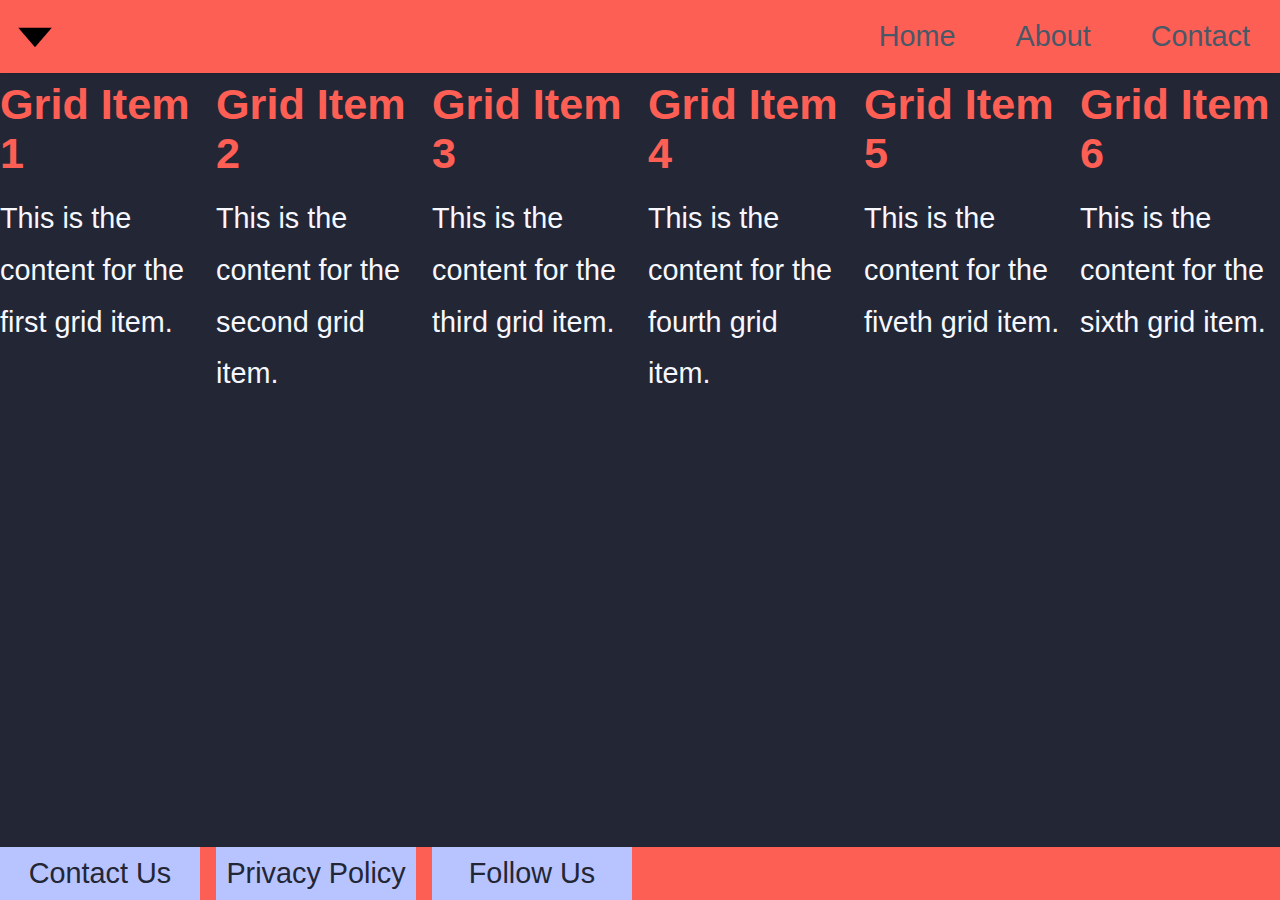
==== index.html @ 393f2df6 "Add files via upload" ====
<!DOCTYPE html>
<html lang="en">

    <head>
        <meta charset="UTF-8">
        <meta name="viewport" content="width=device-width, initial-scale=1.0">
        <meta http-equiv="X-UA-Compatible" content="ie=edge">
        <title>Simple CSS Grid Layout</title>

        <link rel="stylesheet" href="./css/index.css" />

    </head>

    <body>
        <!-- Header -->
        <!-- Recommended semantic nav
              https://developer.mozilla.org/en-US/docs/Web/HTML/Element/nav
        -->
        <header>
            <nav class="navbar">
                <a href="#" class="nav-icon">
                    <img src="assets/icons/scroll_triangle_down_dark.svg" alt="Logo">
                </a>
                <input class="nav-menu-btn" type="checkbox" id="nav-menu-btn" />
                <label class="nav-menu" for="nav-menu-btn">
                    <span class="nav-menu-icon" />
                </label>
                <ul class="nav-items">
                    <li><a href="#">Home</a></li>
                    <li><a href="#">About</a></li>
                    <li><a href="#">Contact</a></li>
                </ul>
            </nav>
        </header>

        <!-- Main Content Area with Grid Layout -->
        <main>
            <div class="fluid-grid-container">
                <div class="grid-item">
                    <h2>Grid Item 1</h2>
                    <p>This is the content for the first grid item.</p>
                </div>
                <div class="grid-item">
                    <h2>Grid Item 2</h2>
                    <p>This is the content for the second grid item.</p>
                </div>
                <div class="grid-item">
                    <h2>Grid Item 3</h2>
                    <p>This is the content for the third grid item.</p>
                </div>
                <div class="grid-item">
                    <h2>Grid Item 4</h2>
                    <p>This is the content for the fourth grid item.</p>
                </div>
                <div class="grid-item">
                    <h2>Grid Item 5</h2>
                    <p>This is the content for the fiveth grid item.</p>
                </div>
                <div class="grid-item">
                    <h2>Grid Item 6</h2>
                    <p>This is the content for the sixth grid item.</p>
                </div>
            </div>
        </main>
        <!-- Footer with Grid Layout -->
        <footer class="fluid-grid-container">
            <div>Contact Us</div>
            <div>Privacy Policy</div>
            <div>Follow Us</div>
        </footer>
        <!--Javascript-->
        <script src="./js/script.js" type="text/javascript"></script>
        <!-- Google analytics -->
    </body>

</html>
---- css/index.css ----
@import "theme.css";
@import "base.css";
@import "grids.css";
@import "nav.css";
@import "media-queries.css";
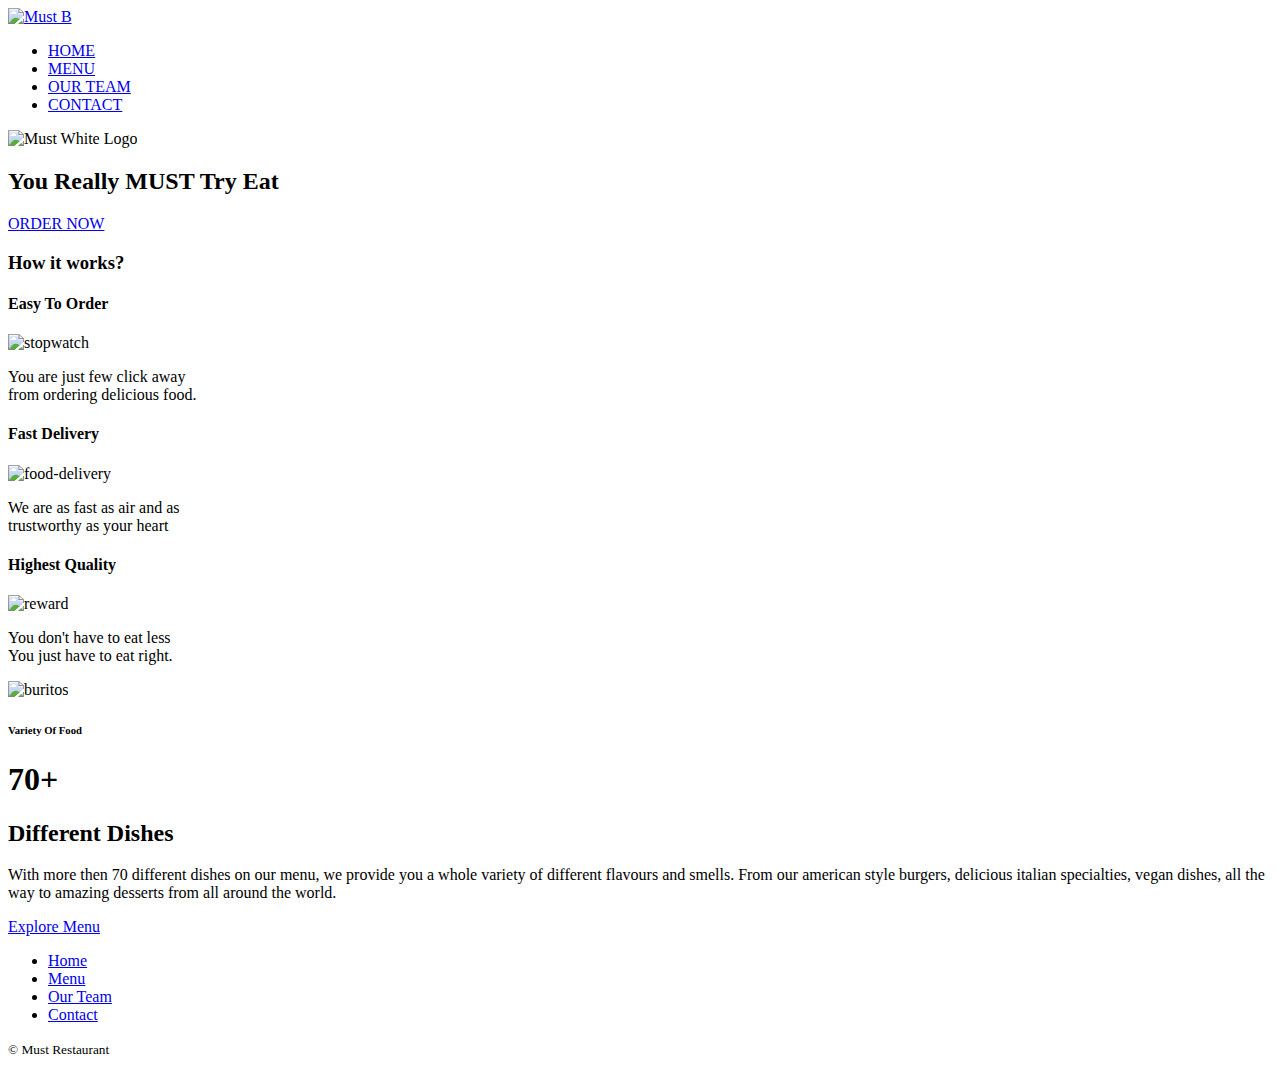
==== commit 1da2f79a: "Add files via upload" ====
--- a/index.html
+++ b/index.html
@@ -1,76 +1,132 @@
 <!DOCTYPE html>
 <html lang="en">
+  <head>
+    <title>Must restaurant - Must taste it, must eat</title>
 
-    <head>
-        <meta charset="UTF-8">
-        <meta name="viewport" content="width=device-width, initial-scale=1.0">
-        <meta http-equiv="X-UA-Compatible" content="ie=edge">
-        <title>Simple CSS Grid Layout</title>
+    <link
+      rel="icon"
+      type="image/png"
+      href="/Favicon/favicon-96x96.png"
+      sizes="96x96"
+    />
+    <link rel="icon" type="image/svg+xml" href="/Favicon/favicon.svg" />
+    <link rel="shortcut icon" href="/Favicon/favicon.ico" />
+    <link
+      rel="apple-touch-icon"
+      sizes="180x180"
+      href="/Favicon/apple-touch-icon.png"
+    />
+    <meta name="apple-mobile-web-app-title" content="MyWebSite" />
+    <link rel="manifest" href="/Favicon/site.webmanifest" />
 
-        <link rel="stylesheet" href="./css/index.css" />
+    <link rel="preconnect" href="https://fonts.googleapis.com" />
+    <link rel="preconnect" href="https://fonts.gstatic.com" crossorigin />
+    <link
+      href="https://fonts.googleapis.com/css2?family=Montserrat:ital,wght@0,100;0,200;0,300;0,400;0,500;0,600;0,700;0,800;0,900;1,100;1,200;1,300;1,400;1,500;1,600;1,700;1,800;1,900&display=swap"
+      rel="stylesheet"
+    />
 
-    </head>
+    <link rel="stylesheet" href="css/normalize.css" />
+    <link rel="stylesheet" href="css/main.css" />
+  </head>
 
-    <body>
-        <!-- Header -->
-        <!-- Recommended semantic nav
-              https://developer.mozilla.org/en-US/docs/Web/HTML/Element/nav
-        -->
-        <header>
-            <nav class="navbar">
-                <a href="#" class="nav-icon">
-                    <img src="assets/icons/scroll_triangle_down_dark.svg" alt="Logo">
-                </a>
-                <input class="nav-menu-btn" type="checkbox" id="nav-menu-btn" />
-                <label class="nav-menu" for="nav-menu-btn">
-                    <span class="nav-menu-icon" />
-                </label>
-                <ul class="nav-items">
-                    <li><a href="#">Home</a></li>
-                    <li><a href="#">About</a></li>
-                    <li><a href="#">Contact</a></li>
-                </ul>
-            </nav>
-        </header>
+  <body class="homepage">
+    <!-- HEADER -->
+    <header class="main-header">
+      <div class="container">
+        <!-- LOGO -->
+        <a class="main-header__logo" href="index.html">
+          <img src="logo/Black Logo.svg" alt="Must B" />
+        </a>
 
-        <!-- Main Content Area with Grid Layout -->
-        <main>
-            <div class="fluid-grid-container">
-                <div class="grid-item">
-                    <h2>Grid Item 1</h2>
-                    <p>This is the content for the first grid item.</p>
-                </div>
-                <div class="grid-item">
-                    <h2>Grid Item 2</h2>
-                    <p>This is the content for the second grid item.</p>
-                </div>
-                <div class="grid-item">
-                    <h2>Grid Item 3</h2>
-                    <p>This is the content for the third grid item.</p>
-                </div>
-                <div class="grid-item">
-                    <h2>Grid Item 4</h2>
-                    <p>This is the content for the fourth grid item.</p>
-                </div>
-                <div class="grid-item">
-                    <h2>Grid Item 5</h2>
-                    <p>This is the content for the fiveth grid item.</p>
-                </div>
-                <div class="grid-item">
-                    <h2>Grid Item 6</h2>
-                    <p>This is the content for the sixth grid item.</p>
-                </div>
-            </div>
-        </main>
-        <!-- Footer with Grid Layout -->
-        <footer class="fluid-grid-container">
-            <div>Contact Us</div>
-            <div>Privacy Policy</div>
-            <div>Follow Us</div>
-        </footer>
-        <!--Javascript-->
-        <script src="./js/script.js" type="text/javascript"></script>
-        <!-- Google analytics -->
-    </body>
+        <!-- NAVIGATION -->
+        <nav class="main-header__nav">
+          <ul>
+            <li><a href="index.html">HOME</a></li>
+            <li><a href="menu.html">MENU</a></li>
+            <li><a href="ourteam.html">OUR TEAM</a></li>
+            <li><a href="contact.html">CONTACT</a></li>
+          </ul>
+        </nav>
+      </div>
+    </header>
 
-</html>+    <!--  MAIN PART -->
+    <main class="hero-area">
+      <img
+        class="homepage-logo"
+        src="Logo/White Logo.svg"
+        alt="Must White Logo"
+      />
+      <h2 class="quote-homepage">You Really MUST Try Eat</h2>
+      <a class="btn" href="#">ORDER NOW</a>
+    </main>
+
+    <!--  SECOND PART -->
+    <section class="second-area">
+      <h3>How it works?</h3>
+
+      <div class="container">
+        <article>
+          <h4>Easy To Order</h4>
+          <img src="img/stopwatch.png" alt="stopwatch" />
+          <p>
+            You are just few click away <br />
+            from ordering delicious food.
+          </p>
+        </article>
+
+        <article>
+          <h4>Fast Delivery</h4>
+          <img src="img/food-delivery.png" alt="food-delivery" />
+          <p>
+            We are as fast as air and as <br />
+            trustworthy as your heart
+          </p>
+        </article>
+
+        <article>
+          <h4>Highest Quality</h4>
+          <img src="img/reward.png" alt="reward" />
+          <p>
+            You don't have to eat less <br />
+            You just have to eat right.
+          </p>
+        </article>
+      </div>
+    </section>
+
+    <!--  THIRD PART -->
+    <div class="third-part">
+      <img src="img/buritos.png" alt="buritos" />
+      <div class="text">
+        <h6>Variety Of Food</h6>
+        <h1>70+</h1>
+        <h2>Different Dishes</h2>
+        <p>
+          With more then 70 different dishes on our menu, we provide you a whole
+          variety of different flavours and smells. From our american style
+          burgers, delicious italian specialties, vegan dishes, all the way to
+          amazing desserts from all around the world.
+        </p>
+
+        <p><a href="menu.html">Explore Menu</a></p>
+      </div>
+    </div>
+
+    <!-- FOOTER -->
+    <footer class="main-footer">
+      <div class="container">
+        <nav class="main-footer__nav">
+          <ul>
+            <li><a href="index.html">Home </a></li>
+            <li><a href="menu.html">Menu </a></li>
+            <li><a href="ourteam.html">Our Team </a></li>
+            <li><a href="contact.html">Contact </a></li>
+          </ul>
+        </nav>
+        <small class="copyright">© Must Restaurant</small>
+      </div>
+    </footer>
+  </body>
+</html>
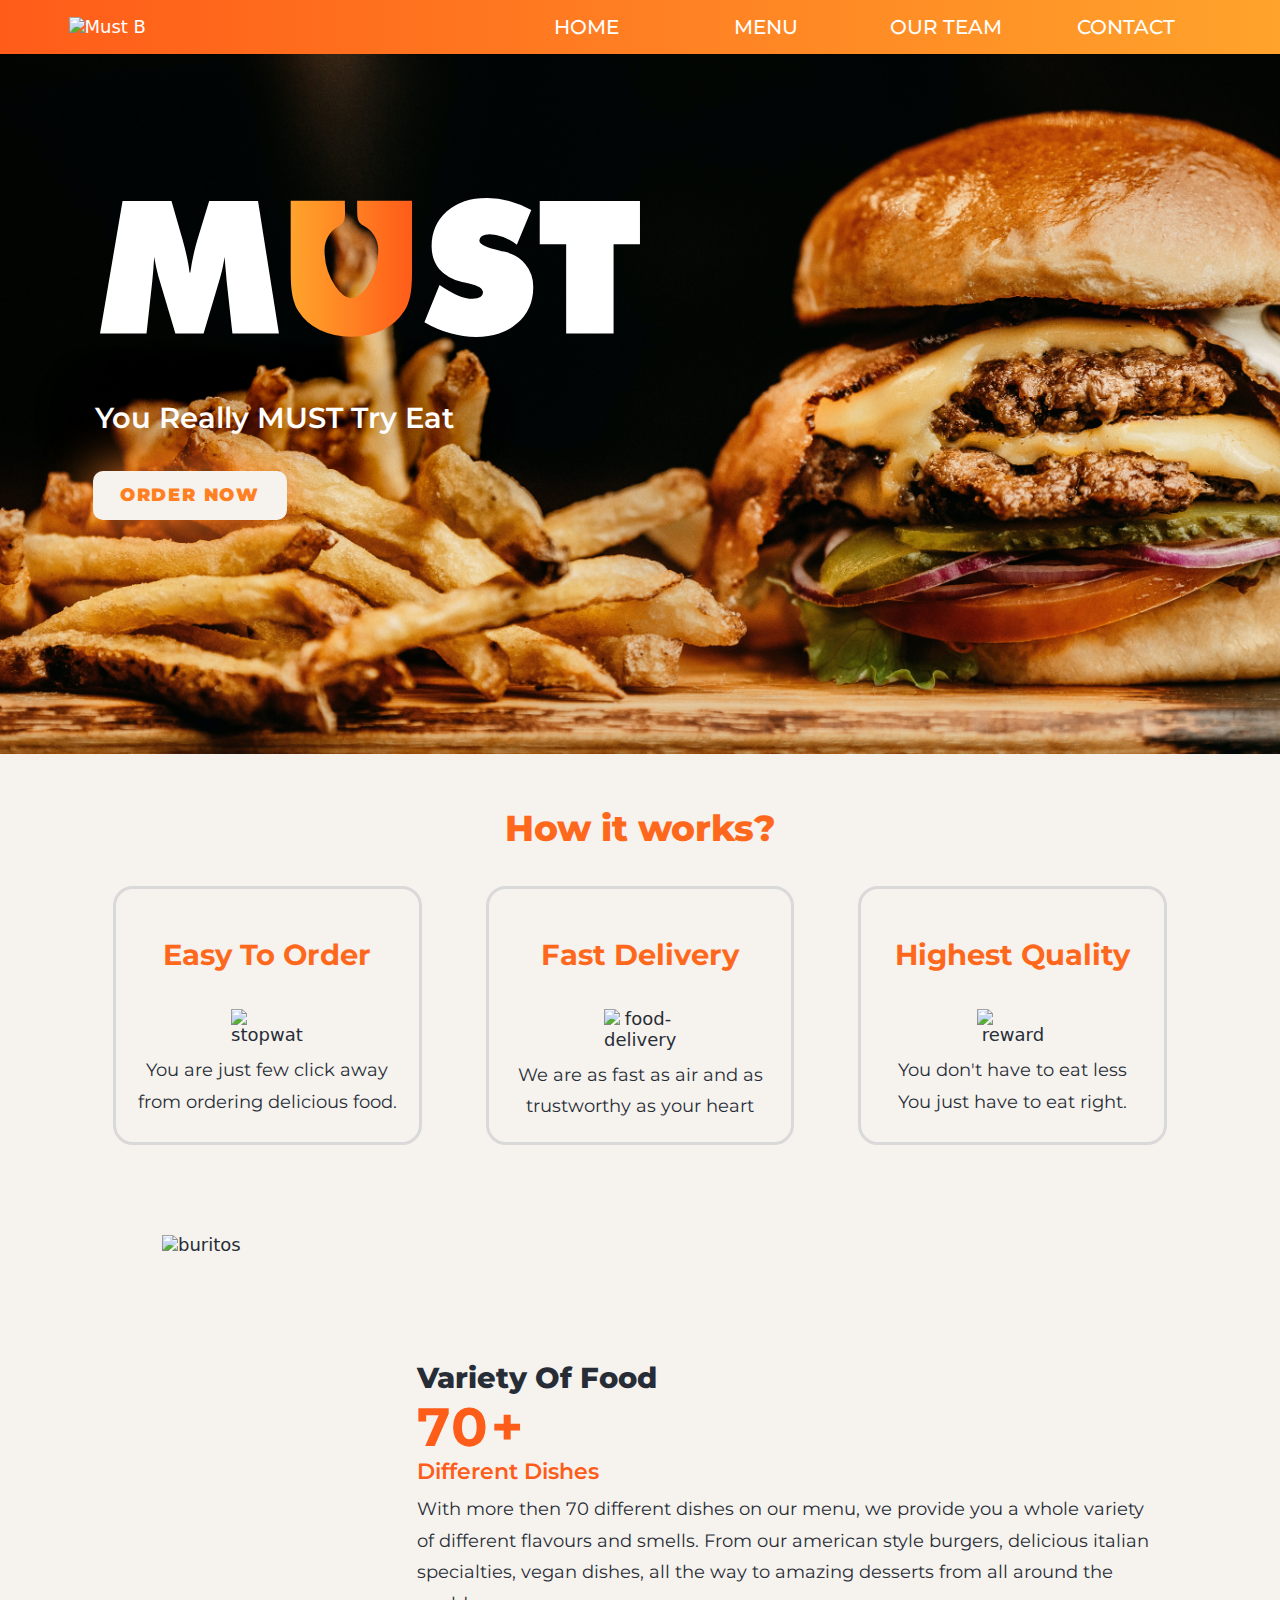
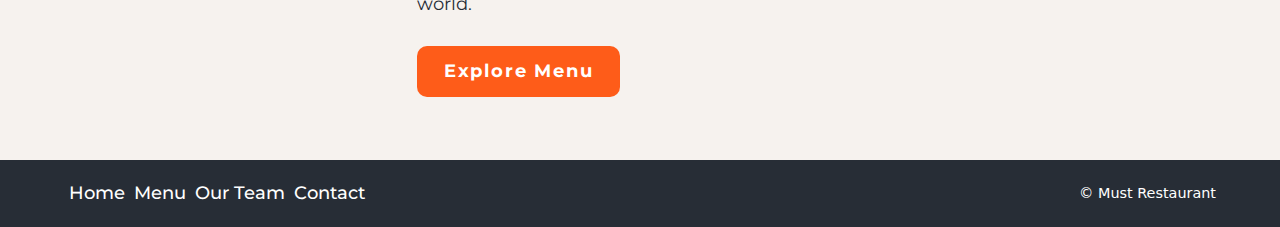
==== commit f906268e: "Add files via upload" ====
--- a/index.html
+++ b/index.html
@@ -69,7 +69,10 @@
       <div class="container">
         <article>
           <h4>Easy To Order</h4>
-          <img src="img/stopwatch.png" alt="stopwatch" />
+          <img
+            src="https://ik.imagekit.io/l6vlxwdo2/stopwatch.png?updatedAt=1736381440227"
+            alt="stopwatch"
+          />
           <p>
             You are just few click away <br />
             from ordering delicious food.
@@ -78,7 +81,10 @@
 
         <article>
           <h4>Fast Delivery</h4>
-          <img src="img/food-delivery.png" alt="food-delivery" />
+          <img
+            src="https://ik.imagekit.io/l6vlxwdo2/food-delivery.png?updatedAt=1736381442209"
+            alt="food-delivery"
+          />
           <p>
             We are as fast as air and as <br />
             trustworthy as your heart
@@ -87,7 +93,10 @@
 
         <article>
           <h4>Highest Quality</h4>
-          <img src="img/reward.png" alt="reward" />
+          <img
+            src="https://ik.imagekit.io/l6vlxwdo2/reward.png?updatedAt=1736381437807"
+            alt="reward"
+          />
           <p>
             You don't have to eat less <br />
             You just have to eat right.
@@ -98,7 +107,10 @@
 
     <!--  THIRD PART -->
     <div class="third-part">
-      <img src="img/buritos.png" alt="buritos" />
+      <img
+        src="https://ik.imagekit.io/l6vlxwdo2/buritos.png?updatedAt=1736381440701"
+        alt="buritos"
+      />
       <div class="text">
         <h6>Variety Of Food</h6>
         <h1>70+</h1>
--- a/css/main.css
+++ b/css/main.css
@@ -0,0 +1,857 @@
+/*
+
+Fonts:
+font-family: 'Montserrat', sans-serif;
+
+
+Colors:
+
+c
+
+primary grey: #272D36
+grey 1: #3D4654
+grey 2: #535F73
+grey 3: #697991
+grey 4: #8693A8
+
+black: #000000
+black 1: #1D1D1D
+black 2: #282828
+
+*/
+
+/* General styles */
+
+*::selection {
+  background-color: #ff7f23;
+  color: #fff;
+}
+
+html {
+  font-family: "Montserrat", sans-serif;
+  background-color: #f6f2ee;
+  color: #272d36;
+}
+
+h1,
+h2 {
+  font-family: "Montserrat", sans-serif;
+  text-align: center;
+  line-height: 1.2;
+}
+
+h1 {
+  color: #ff7f23;
+  font-size: 3rem; /* 48px/16px */
+  letter-spacing: 0.05em; /* 2.4px/48px */
+  margin: 0;
+  margin-bottom: 1.25rem; /* 2Opx/16px */
+  font-weight: 700;
+  text-transform: uppercase;
+  display: inline-block;
+}
+
+h2 {
+  font-weight: 600;
+  font-size: 1.625rem;
+  margin-top: 3.5rem;
+  margin-bottom: 2.25rem;
+}
+
+h3 {
+  font-weight: 800;
+  font-size: 2rem;
+  color: #fe681c;
+  position: center;
+  text-align: center;
+  font-family: "Montserrat", sans-serif;
+}
+
+h4 {
+  color: #fe681c;
+  font-weight: 700;
+  font-size: 1.6rem;
+  font-family: "Montserrat", sans-serif;
+}
+
+h5 {
+  color: #f6f2ee;
+  font-weight: 800;
+  font-size: 1.5rem;
+  font-family: "Montserrat", sans-serif;
+  text-align: center;
+}
+h6 {
+  color: #272d36;
+  font-weight: 800;
+  font-size: 1.6rem;
+  font-family: "Montserrat", sans-serif;
+}
+
+a {
+  color: #fff;
+  text-decoration: none;
+  padding: 0.25em;
+  font-weight: 500;
+}
+
+a:hover,
+a:active {
+  color: #272d36;
+}
+a:active {
+  font-weight: 800;
+}
+em {
+  font-weight: 300;
+  font-style: normal;
+}
+
+p,
+li {
+  margin: 0.5rem 0;
+  line-height: 1.75;
+  font-family: "Montserrat", sans-serif;
+}
+
+dd,
+dl {
+  margin: 0;
+}
+
+dt {
+  margin-top: 1rem;
+}
+
+nav ul {
+  list-style: none;
+  padding: 0;
+  margin: 0;
+}
+nav ul li {
+  margin: 0;
+  padding: 0;
+}
+body {
+  display: flex;
+  flex-direction: column;
+  min-height: 100vh;
+}
+main {
+  flex-grow: 1;
+}
+
+/* Responsive images */
+img {
+  max-width: 100%;
+  height: auto;
+  display: inline-block;
+}
+
+/* Layout */
+.container {
+  width: 90%;
+  max-width: 1400px;
+  margin: 0 auto;
+}
+
+/* Components */
+.btn {
+  background-color: #f6f2ee;
+  font-family: "Montserrat", sans-serif;
+  color: #ff7f23;
+  padding: 0.8em 1.5em;
+  text-transform: uppercase;
+  font-weight: 900;
+  border-radius: 10px;
+  border-color: transparent;
+  letter-spacing: 0.1em;
+  box-shadow: 0px 0px 50px rgb(255, 127, 35);
+  -webkit-transition-duration: 0.5s;
+  transition-duration: 0.5s;
+}
+
+.btn:hover,
+.btn:active {
+  background-color: #ff7f23;
+  color: #fff;
+  font-weight: 900;
+  -webkit-transform: scale(1.05);
+  transform: scale(1.05);
+}
+
+.btn2 {
+  background-color: #ff7f23;
+  font-family: "Montserrat", sans-serif;
+  color: #fff;
+  padding: 0.4em 3.5em;
+  text-transform: uppercase;
+  font-weight: 900;
+  border-radius: 10px;
+  border-color: transparent;
+  letter-spacing: 0.1em;
+  -webkit-transition-duration: 0.5s;
+  transition-duration: 0.5s;
+  position: center;
+  text-align: center;
+}
+.btn2:hover,
+.btn2:active {
+  background-color: #ff7f23;
+  color: #fff;
+  font-weight: 900;
+  -webkit-transform: scale(1.05);
+  transform: scale(1.05);
+}
+
+/* Header */
+.main-header {
+  margin-top: 30;
+  margin-bottom: 30;
+  background-image: linear-gradient(
+    to left,
+    #ffa32c,
+    #ff9126,
+    #ff7f23,
+    #ff6d1d,
+    #ff5c19
+  );
+}
+.main-header__logo {
+  display: block;
+  width: 5rem;
+  margin: 0 auto;
+}
+.main-header__logo img {
+  width: 100%;
+}
+.main-header__nav ul li {
+  text-align: center;
+  display: inline;
+  width: 10em;
+}
+
+.main-header__nav ul {
+  display: inline;
+  display: flex;
+  overflow: auto;
+}
+
+.main-header__nav a {
+  display: block;
+  font-family: "Montserrat", sans-serif;
+  font-size: 1.25rem;
+  text-transform: uppercase;
+  padding: 0.5em 0.6em;
+  color: #fff;
+  white-space: nowrap;
+}
+.main-header__nav a:hover {
+  color: #272d36;
+  font-weight: 800;
+}
+
+.main-header__nav a:active {
+  color: #272d36;
+  font-weight: 800;
+}
+
+/* Footer */
+.main-footer {
+  background-color: #272d36;
+  color: #fff;
+  padding: 1rem 0;
+  text-align: center;
+}
+.main-footer ul {
+  margin-bottom: 1rem;
+  display: flex;
+  justify-content: center;
+}
+.main-footer__nav li {
+  display: inline;
+}
+
+.margin-footer a {
+  color: #fff;
+  padding: 0.5em 0.85em;
+}
+.main-footer a:hover,
+.main-footer a:active {
+  font-weight: 700;
+  color: #fff;
+}
+
+/* Homepage - Hero Area */
+
+.hero-area {
+  padding: 3rem;
+  text-align: center;
+  background-image: url(../img/naslovna-slika.jpg);
+  background-size: cover;
+  background-position: center;
+  display: flex;
+  flex-direction: column;
+  justify-content: center;
+  align-items: center;
+}
+.hero-area h2 {
+  color: #fff;
+
+  margin-bottom: 2rem;
+}
+.homepage-logo {
+  display: block;
+  width: 30rem;
+}
+.quote-homepage {
+  text-shadow: 0px 0px 70px #272d36;
+}
+
+/* Homepage - Second Area */
+.second-area article {
+  background-color: #f6f2ee;
+  margin: 1rem 0;
+  padding: 0.6rem 0.6rem;
+  text-align: center;
+  border: solid;
+  border-color: #d9d9d9;
+  border-radius: 20px;
+}
+.second-area article img {
+  width: 4rem;
+  margin-top: 0rem;
+}
+
+@media screen and (min-width: 580px) {
+  .second-area > div {
+    display: flex;
+    flex-wrap: wrap;
+    gap: 5vw;
+  }
+  .second-area article {
+    width: 200px;
+    flex-grow: 1;
+    margin: 0;
+  }
+}
+
+/* Homepage - Third Part */
+.third-part h6 {
+  margin-bottom: 0rem;
+}
+.third-part h1 {
+  margin-bottom: 0rem;
+  color: #fe5c19;
+}
+.third-part h2 {
+  margin-bottom: 0rem;
+  color: #fe5c19;
+  text-align: left;
+  margin-top: 0rem;
+  font-size: 1.2rem;
+}
+.third-part {
+  margin-left: 2rem;
+}
+.third-part p {
+  font-size: 1rem;
+  margin-bottom: 2rem;
+}
+.third-part {
+  margin-bottom: 2rem;
+}
+
+.third-part a {
+  background-color: #fe5c19;
+  font-family: "Montserrat", sans-serif;
+  color: #fff;
+  padding: 0.8em 1.5em;
+  font-weight: 700;
+  border-radius: 10px;
+  border-color: transparent;
+  letter-spacing: 0.1em;
+  -webkit-transition-duration: 0.5s;
+  transition-duration: 0.5s;
+  margin-top: 1rem;
+}
+
+.third-part a:hover,
+a:active {
+  background-color: #272d36;
+  color: #fff;
+  font-weight: 700;
+  -webkit-transform: scale(1.05);
+  transform: scale(1.05);
+}
+
+@media screen and (min-width: 580px) {
+  .third-part {
+    display: flex;
+    justify-content: space-between;
+  }
+  .third-part img {
+    width: 45%;
+    height: 45%;
+    margin-top: 2rem;
+    margin-right: 2rem;
+  }
+
+  .third-part text {
+    margin: 2rem auto;
+  }
+
+  .third-part p {
+    margin-right: 3rem;
+    margin-bottom: 2rem;
+  }
+}
+
+@media screen and (min-width: 1024px) {
+  .third-part {
+    display: flex;
+    justify-content: space-between;
+  }
+  .third-part img {
+    width: 40%;
+    height: 40%;
+    margin-top: 2rem;
+    margin-right: 4rem;
+    margin-left: 7rem;
+    margin-bottom: 2rem;
+  }
+  .third-part p {
+    margin-right: 7rem;
+    margin-bottom: 2rem;
+  }
+  .third-part h6 {
+    margin-top: 9rem;
+  }
+}
+
+/* PAGE STYLES */
+
+section {
+  padding: 1rem 3rem 3rem;
+}
+
+section > header {
+  text-align: center;
+}
+section > header p {
+  font-size: 1.2rem;
+  line-height: 1.2rem;
+  margin-bottom: 2rem;
+}
+
+/* OUR TEAM PAGE */
+.team-section img:hover {
+  box-shadow: 0px 0px 50px rgb(255, 127, 35);
+  border-radius: 15px;
+  border-color: transparent;
+}
+.team-section ul {
+  padding: 0;
+  list-style: none;
+}
+.team-section li {
+  margin-top: 1.2rem;
+  position: relative;
+}
+.team-section img {
+  width: 100%;
+  height: auto;
+  display: block;
+}
+.team-section h5 {
+  background-image: linear-gradient(
+    to left,
+    #ffa32c,
+    #ff9126,
+    #ff7f23,
+    #ff6d1d,
+    #ff5c19
+  );
+  color: #f6f2ee;
+  margin: 0;
+  padding-top: 1rem;
+  padding-bottom: 1rem;
+  position: absolute;
+  bottom: 0;
+  left: 0;
+  width: 100%;
+  border-radius: 0px 0px 15px 15px;
+}
+.team-section h5 span {
+  display: block;
+  font-size: 0.9em;
+  font-weight: 500;
+}
+
+.team-section h5:hover {
+  background-color: rgb(39, 45, 54, 0.8);
+  color: #272d36;
+}
+.ourteam {
+  background-color: #272d36;
+}
+
+@media only screen and (min-width: 580px) {
+  section > header.container {
+    max-width: 900px;
+    margin-bottom: 2rem;
+  }
+  .team-section ul {
+    display: flex;
+    flex-wrap: wrap;
+    gap: 4.5vw;
+  }
+  .team-section ul li {
+    width: 250px;
+    flex-grow: 1;
+    margin: 0;
+  }
+}
+
+@media screen and (min-width: 1024px) {
+  .team-section ul {
+    gap: 4em;
+    margin-left: 4em;
+    margin-right: 4em;
+  }
+  .team-section ul li {
+    width: 360px;
+  }
+}
+
+.manager-section h6 {
+  margin-bottom: 0rem;
+  color: #d9d9d9;
+}
+.manager-section h1 {
+  margin-bottom: 0rem;
+  color: #fe5c19;
+}
+.manager-section h2 {
+  margin-bottom: 0rem;
+  color: #fe5c19;
+  text-align: left;
+  margin-top: 0rem;
+  font-size: 1.2rem;
+}
+.manager-section {
+  margin-left: 2rem;
+}
+.manager-section p {
+  font-size: 1rem;
+  margin-bottom: 2rem;
+  color: #d9d9d9;
+}
+.manager-section {
+  margin-bottom: 2rem;
+}
+
+.manager-section .owner {
+  font-weight: 700;
+  color: #fe5c19;
+  font-size: 1.4rem;
+}
+
+.manager-section img {
+  width: 85%;
+  height: 85%;
+  margin-top: 2rem;
+  margin-left: 0rem;
+  display: block;
+  position: center;
+}
+
+@media screen and (min-width: 580px) {
+  .manager-section {
+    display: flex;
+    justify-content: space-between;
+  }
+  .manager-section img {
+    width: 45%;
+    height: 45%;
+    margin-top: 2rem;
+    margin-right: 2rem;
+    display: block;
+    position: center;
+  }
+
+  .manager-section text {
+    margin: 2rem auto;
+  }
+
+  .manager-section p {
+    margin-right: 3rem;
+    margin-bottom: 2rem;
+  }
+}
+
+@media screen and (min-width: 1024px) {
+  .manager-section {
+    display: flex;
+    justify-content: space-between;
+  }
+  .manager-section img {
+    width: 40%;
+    height: 40%;
+    margin-top: 2rem;
+    margin-right: 4rem;
+    margin-left: 7rem;
+    margin-bottom: 2rem;
+  }
+  .manager-section p {
+    margin-right: 7rem;
+    margin-bottom: 2rem;
+  }
+  .manager-section h6 {
+    margin-top: 9rem;
+  }
+}
+
+.team-section {
+  background-color: #272d36;
+}
+
+/* CONTACT PAGE */
+.contact-section dl {
+  font-family: "Montserrat", sans-serif;
+  font-size: 1.2rem;
+  margin-bottom: 2rem;
+}
+
+.contact-section dd {
+  margin: 0;
+  font-size: 1.2rem;
+  color: #272d36;
+  font-weight: 700;
+}
+
+.contact-section h6 {
+  margin-bottom: 1rem;
+}
+.contact-section dt {
+  font-size: 1.5rem;
+  font-weight: 700;
+  color: #fe681c;
+  margin-top: 1.7rem;
+}
+.contact-section a {
+  margin: 0;
+  font-size: 1.2rem;
+  color: #272d36;
+  font-weight: 700;
+  margin-left: 0.3rem;
+}
+.contact-section a:hover,
+a:active {
+  margin: 0;
+  font-size: 1.25rem;
+  color: #272d36;
+  font-weight: 700;
+  -webkit-transition-duration: 0.5s;
+  transition-duration: 0.5s;
+  margin-left: 0.3rem;
+}
+.contact-section img {
+  width: 100%;
+  height: 100%;
+  display: block;
+  margin-top: 0rem;
+  position: center;
+}
+.contact-section div {
+  margin-bottom: 3rem;
+}
+.contact-section form {
+  margin: 2rem 0rem;
+}
+
+.contact-section form span {
+  color: #ff5c19;
+}
+.contact-section input:not([type="checkbox"]):not([type="submit"]),
+.contact-section select,
+.contact-section textarea {
+  width: 100%;
+  display: block;
+  border: solid;
+  border-color: #ff6d1d;
+  border-radius: 10px;
+  padding: 0.5em 0.7em;
+  color: #ff5c19;
+  font-size: 1.1rem;
+  background-color: #f6f2ee;
+}
+.contact-section input:not([type="checkbox"]):not([type="submit"]):focus,
+.contact-section select:focus,
+.contact-section textarea:focus {
+  border: transparent;
+  background-color: #272d36;
+  border-radius: 10px;
+  padding: 0.5em 0.7em;
+  font-size: 1.1rem;
+}
+
+input[type="submit"] {
+  margin-top: 2rem;
+}
+
+/* MENU PAGE */
+.menu-section img {
+  margin-top: 1rem;
+  margin-bottom: 1rem;
+  width: 95%;
+}
+
+.menu-section img:hover {
+  box-shadow: 0px 0px 50px rgb(255, 127, 35);
+  border-radius: 15px;
+  border-color: transparent;
+}
+
+@media screen and (min-width: 580px) {
+  .menu-section img {
+    width: 40%;
+    margin: 1rem;
+  }
+}
+@media screen and (min-width: 1024px) {
+  .menu-section img {
+    width: 20%;
+    margin: 1rem;
+  }
+}
+
+@media screen and (min-width: 580px) {
+  .first-part {
+    display: flex;
+    justify-content: space-between;
+  }
+  .contact-section img {
+    width: 55%;
+    height: 55%;
+    margin-top: 2rem;
+  }
+  .main-footer ul {
+    justify-content: left;
+  }
+  .contact-section form {
+    margin: 2rem auto;
+  }
+}
+
+@media screen and (min-width: 1024px) {
+  .first-part {
+    display: flex;
+    justify-content: space-between;
+  }
+  .contact-section img {
+    width: 45%;
+    height: 45%;
+    margin-top: 0rem;
+  }
+}
+
+@media only screen and (min-width: 580px) {
+  .main-header__nav ul {
+    justify-content: center;
+  }
+  .main-header__logo {
+    margin: 0;
+  }
+  .main-header .container,
+  .main-footer .container {
+    display: flex;
+    justify-content: space-between;
+    align-items: center;
+  }
+}
+
+@media only screen and (min-width: 1024px) {
+  .main-header .container,
+  .main-footer .container {
+    display: flex;
+    justify-content: space-between;
+    align-items: center;
+  }
+  .main-header__logo {
+    margin: 0;
+  }
+  .main-header__nav {
+    margin: 0;
+    word-spacing: 5;
+  }
+  .main-header__nav a {
+    font-size: 1.1rem;
+  }
+  .main-footer ul {
+    margin: 0;
+  }
+  .homepage-logo {
+    margin-left: -30em;
+    margin-top: 5em;
+  }
+  .btn {
+    margin-left: -50em;
+    margin-bottom: 10em;
+  }
+  .quote-homepage {
+    margin-left: -25em;
+  }
+  .hero-area {
+    height: fit-content;
+  }
+}
+
+@media screen and (min-width: 1280px) {
+  html {
+    font-size: 18px;
+  }
+}
+@media screen and (min-width: 1650px) {
+  html {
+    font-size: 21px;
+  }
+}
+@media screen and (min-width: 1920px) {
+  html {
+    font-size: 24px;
+  }
+}
+
+/* Pop-up overlay styling */
+.overlay {
+  display: none;
+  position: fixed;
+  top: 0;
+  left: 0;
+  width: 100%;
+  height: 100%;
+  background: rgba(0, 0, 0, 0.8);
+  justify-content: center;
+  align-items: center;
+  z-index: 1000;
+}
+
+.overlay img {
+  max-width: 90%;
+  max-height: 90%;
+  box-shadow: 0 4px 8px rgba(0, 0, 0, 0.5);
+}
+
+.overlay .close {
+  position: absolute;
+  top: 20px;
+  right: 20px;
+  font-size: 30px;
+  color: white;
+  cursor: pointer;
+}
+
+.overlay .close:hover {
+  color: red;
+}
